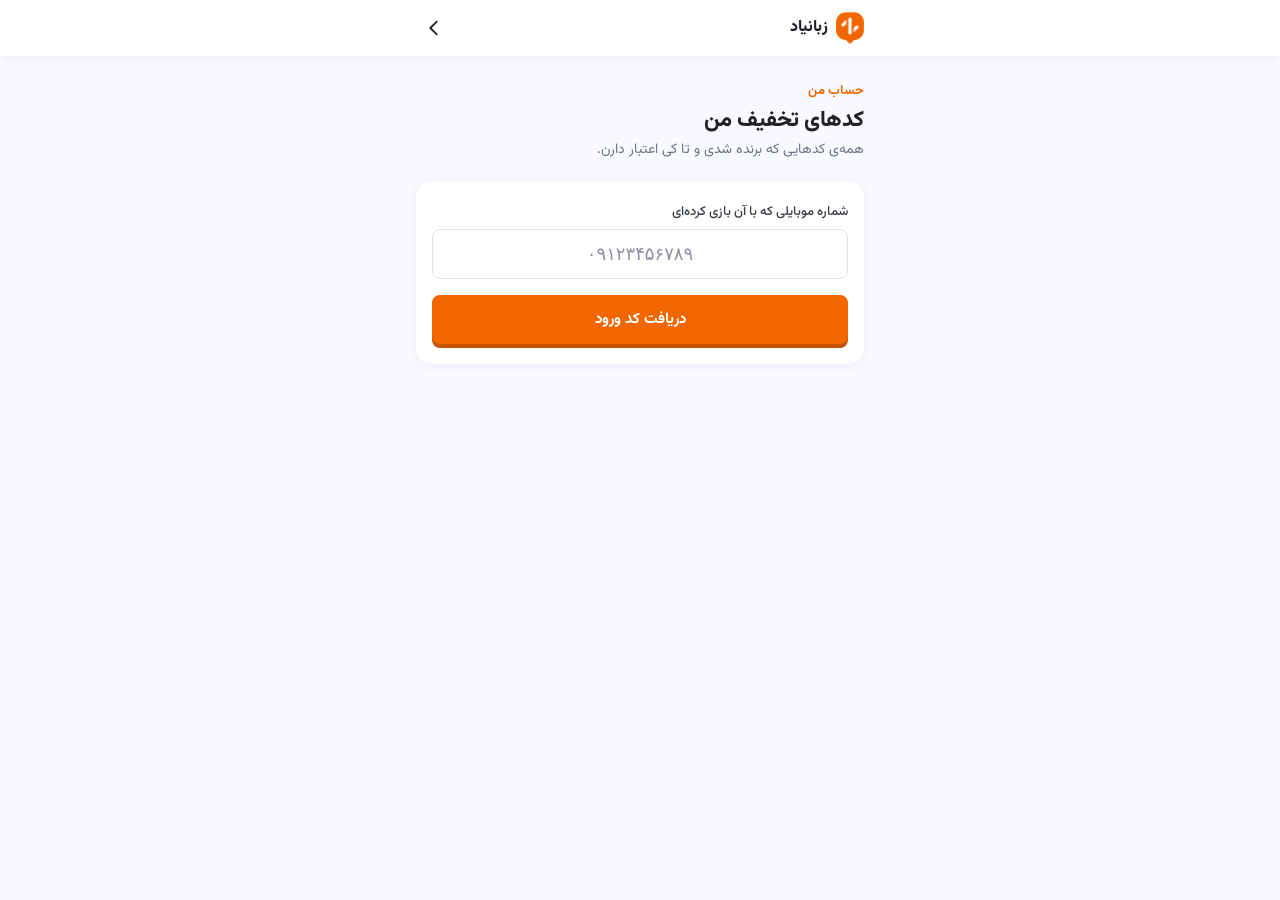
==== static/my.html @ ae3c46f3 "Real SMS through Kavenegar, out-of-chances invite prompt, «کدهای من» page - app/sms.py: Kavenegar Ve" ====
<!doctype html>
<html lang="fa" dir="rtl">
<head>
  <meta charset="utf-8">
  <meta name="viewport" content="width=device-width, initial-scale=1, viewport-fit=cover">
  <meta name="theme-color" content="#ffffff">
  <title>کدهای تخفیف من | زبانیاد</title>
  <link rel="icon" href="/static/img/logo-mark.png">
  <link rel="preload" href="/static/fonts/Vazirmatn.woff2" as="font" type="font/woff2" crossorigin>
  <link rel="stylesheet" href="/static/css/game.css">
</head>
<body>
  <header class="appbar">
    <div class="appbar-inner">
      <a class="brand" href="/"><img src="/static/img/logo-mark.png" alt="">زبانیاد</a>
      <a class="back" href="/" aria-label="بازی‌ها">
        <svg viewBox="0 0 24 24" fill="none" stroke="currentColor" stroke-width="2" stroke-linecap="round" stroke-linejoin="round"><path d="M15 5l-7 7 7 7"/></svg>
      </a>
    </div>
  </header>
  <main class="page">
    <div class="hero">
      <p class="eyebrow">حساب من</p>
      <h2>کدهای تخفیف من</h2>
      <p>همه‌ی کدهایی که برنده شدی و تا کی اعتبار دارن.</p>
    </div>
    <div id="my"></div>
  </main>
  <script src="/static/js/common.js"></script>
  <script src="/static/js/otp.js"></script>
  <script src="/static/js/my.js"></script>
</body>
</html>
---- static/css/game.css ----
/* Zabanyad design system (Figma "Zabanyad UI", Design System v0.08):
   brand #F26600 (darker #572401, lighter #FCE0CC, subtle #F7A366), states error #FF3B3B, warning #FFCC00,
   info #33357D, success #06C270, darks #1A1B21…#DEDEDE, lights #DDE5E9…#FEFEFF; UI font Vazir. */
@font-face {
  font-family: "Vazirmatn";
  src: url("/static/fonts/Vazirmatn.woff2") format("woff2");
  font-weight: 100 900;
  font-display: swap;
}

:root {
  --brand: #f26600;
  --brand-press: #c45200;
  --brand-darker: #572401;
  --brand-lighter: #fce0cc;
  --brand-subtle: #f7a366;
  --error: #ff3b3b;
  --warning: #ffcc00;
  --info: #33357d;
  --success: #06c270;
  --dark-1: #1a1b21;
  --dark-2: #212228;
  --dark-3: #3a4046;
  --dark-4: #6b7588;
  --dark-5: #8f90a6;
  --dark-6: #dedede;
  --light-1: #dde5e9;
  --light-2: #f0f1f7;
  --light-3: #f9faff;
  --light-4: #fafafc;
  --light-5: #fefeff;
  --radius: 8px;
  --radius-lg: 16px;
  --shadow: 0 2px 12px rgba(33, 34, 40, .06);
  --latin: "SF Pro Display", "SF UI Display", Roboto, "Segoe UI", system-ui, sans-serif;
}

* { box-sizing: border-box; }
html, body { margin: 0; }

body {
  font-family: "Vazirmatn", Tahoma, sans-serif;
  color: var(--dark-2);
  background: var(--light-3);
  min-height: 100vh;
  line-height: 1.7;
  font-size: 14px;
  -webkit-tap-highlight-color: transparent;
}

/* ---------------- app bar (as in the app: title on the right, back chevron on the left) */
.appbar {
  position: sticky; top: 0; z-index: 5;
  background: #fff;
  box-shadow: 0 2px 10px rgba(33, 34, 40, .07);
}
.appbar-inner {
  max-width: 480px; margin: 0 auto; height: 56px; padding: 0 16px;
  display: flex; align-items: center; justify-content: space-between; gap: 12px;
}
.appbar h1 { font-size: 16px; font-weight: 700; margin: 0; white-space: nowrap; overflow: hidden; text-overflow: ellipsis; }
.appbar .brand { display: flex; align-items: center; gap: 8px; text-decoration: none; color: var(--dark-2); font-weight: 800; font-size: 16px; }
.appbar .brand img { width: 28px; height: 32px; }
.appbar .back {
  width: 36px; height: 36px; display: grid; place-items: center; color: var(--dark-2);
  border-radius: 50%; text-decoration: none;
}
.appbar .back svg { width: 22px; height: 22px; }

.page { max-width: 480px; margin: 0 auto; padding: 20px 16px 40px; }

.hero { margin: 4px 0 18px; }
.hero h2 { font-size: 22px; font-weight: 800; margin: 0; line-height: 1.5; }
.hero p { color: var(--dark-4); margin: 2px 0 0; font-size: 14px; }
.hero .eyebrow { color: var(--brand); font-weight: 700; font-size: 13px; margin: 0 0 2px; }

.card {
  background: #fff;
  border-radius: var(--radius-lg);
  box-shadow: var(--shadow);
  padding: 20px 16px;
}

/* ---------------- inputs */
.field { display: flex; flex-direction: column; gap: 6px; margin-top: 18px; }
.field label { font-size: 13px; color: var(--dark-3); font-weight: 500; }
.input {
  font: inherit; font-family: var(--latin); font-size: 18px; letter-spacing: 1px;
  text-align: center; direction: ltr;
  height: 50px; padding: 0 14px;
  border: 1px solid var(--light-1); border-radius: var(--radius);
  outline: none; background: #fff; color: var(--dark-2); width: 100%;
  transition: border-color .15s, box-shadow .15s;
}
.input::placeholder { color: var(--dark-5); letter-spacing: 0; }
.input:focus { border-color: var(--brand); box-shadow: 0 0 0 3px var(--brand-lighter); }

/* ---------------- buttons (primary = orange with the darker "3D" bottom edge from the app) */
.btn {
  font: inherit; font-weight: 700; font-size: 15px;
  display: block; width: 100%; text-align: center; text-decoration: none;
  border: 0; border-radius: var(--radius);
  min-height: 48px; padding: 12px 16px; margin-top: 16px;
  cursor: pointer; color: #fff; background: var(--brand);
  box-shadow: 0 4px 0 var(--brand-press);
  transition: transform .08s, box-shadow .08s, opacity .2s;
}
.btn:active { transform: translateY(3px); box-shadow: 0 1px 0 var(--brand-press); }
.btn[disabled] { background: var(--light-2); color: var(--dark-5); box-shadow: 0 4px 0 var(--light-1); cursor: default; transform: none; }
.btn.outline { background: #fff; color: var(--brand); border: 1px solid var(--brand); box-shadow: none; }
.btn.outline:active { transform: none; background: var(--brand-lighter); }
.link {
  display: block; text-align: center; margin-top: 16px; color: var(--brand); font-weight: 700; font-size: 13px;
  text-decoration: underline; text-underline-offset: 4px; background: none; border: 0; font-family: inherit; cursor: pointer; width: 100%;
}

.error {
  margin-top: 14px; background: #ffeeee; color: #c41f1f; border-radius: var(--radius);
  padding: 10px 12px; font-size: 13px; border-inline-start: 3px solid var(--error);
}
.error a { color: inherit; font-weight: 700; }

.rules { font-size: 12px; color: var(--dark-4); text-align: center; margin-top: 18px; }
.closed { text-align: center; padding: 36px 10px; color: var(--dark-4); }
.hidden { display: none !important; }

/* ---------------- SMS code + notices */
.otp { margin-top: 16px; padding-top: 16px; border-top: 1px solid var(--light-2); }
.otp p { margin: 0 0 10px; font-size: 13px; color: var(--dark-3); }
.otp-input { letter-spacing: 10px; font-size: 24px; }
.otp-links { display: flex; justify-content: space-between; }
.otp-links .link { width: auto; margin-top: 12px; }
.link[disabled] { color: var(--dark-5); text-decoration: none; cursor: default; }
.notice {
  background: #fff8db; color: #7a5b00; border-radius: var(--radius); padding: 8px 12px;
  font-size: 12px; margin: 0 0 12px; border-inline-start: 3px solid var(--warning);
}
.sheet .notice { margin: 8px 0; }

/* ---------------- chances bar + invite */
.wallet {
  display: flex; align-items: center; justify-content: space-between; gap: 10px;
  background: #fff; border-radius: var(--radius-lg); box-shadow: var(--shadow);
  padding: 10px 12px 10px 10px; margin-bottom: 12px;
}
.wallet-count { display: flex; align-items: center; gap: 8px; font-size: 14px; color: var(--dark-3); }
.wallet-count b { color: var(--brand); font-size: 18px; }
.wallet-icon { width: 34px; height: 34px; border-radius: 10px; background: var(--brand-lighter); display: grid; place-items: center; }
.wallet-invite {
  text-decoration: none;
  font: inherit; font-weight: 700; font-size: 13px; border: 0; cursor: pointer; white-space: nowrap;
  background: var(--brand-lighter); color: var(--brand); border-radius: var(--radius); padding: 8px 12px;
}
.code-box b.link-text { font-size: 13px; letter-spacing: 0; overflow-wrap: anywhere; font-weight: 600; }
.sheet .btn { margin-top: 10px; }
.invite-cta { margin-top: 16px; padding: 12px; border-radius: 12px; background: var(--brand-lighter); }
.invite-cta p { margin: 0; color: var(--brand-darker); font-weight: 600; }
.sheet a.link { text-decoration: underline; }

/* ---------------- my codes */
.codes { display: flex; flex-direction: column; gap: 12px; }
.codes-title { font-size: 15px; color: var(--dark-4); margin: 22px 0 10px; }
.code-card { background: #fff; border-radius: var(--radius-lg); box-shadow: var(--shadow); padding: 16px; }
.code-card .code-box { margin: 10px 0 4px; }
.code-card .btn { margin-top: 12px; }
.code-card.expired { opacity: .55; box-shadow: none; border: 1px solid var(--light-1); }
.code-head { display: flex; justify-content: space-between; align-items: center; }
.code-head b { font-size: 18px; }
.code-badge { font-size: 12px; font-weight: 700; padding: 3px 10px; border-radius: 99px; background: var(--brand-lighter); color: var(--brand); }
.code-badge.hot { background: #ffe5e5; color: #c41f1f; }
.code-badge.off { background: var(--light-2); color: var(--dark-4); }
.code-meta { margin: 6px 0 0; font-size: 12px; color: var(--dark-4); }
.link.inline { display: inline; width: auto; margin: 0; font-size: 12px; }
.appbar .mycodes { margin-inline-start: auto; font-size: 13px; font-weight: 700; color: var(--brand); text-decoration: none;
  background: var(--brand-lighter); padding: 6px 10px; border-radius: var(--radius); }

/* ---------------- wheel */
.wheel-wrap { position: relative; width: min(320px, 100%); margin: 8px auto 4px; aspect-ratio: 1; }
.wheel-wrap svg.wheel { width: 100%; height: 100%; transition: transform 5.2s cubic-bezier(.12, .7, .08, 1); filter: drop-shadow(0 8px 18px rgba(242, 102, 0, .18)); }
.wheel-pointer {
  position: absolute; top: -4px; left: 50%; transform: translateX(-50%); z-index: 2;
  width: 34px; height: 40px;
}
.wheel-hub {
  position: absolute; top: 50%; left: 50%; transform: translate(-50%, -50%);
  width: 66px; height: 66px; border-radius: 50%; background: #fff;
  border: 4px solid var(--dark-2); display: grid; place-items: center;
  box-shadow: 0 4px 10px rgba(0, 0, 0, .18);
}
.wheel-hub img { width: 30px; height: 34px; }

/* ---------------- scratch card */
.scratch {
  position: relative; width: 100%; aspect-ratio: 16 / 10; border-radius: var(--radius-lg); overflow: hidden;
  background: var(--brand-lighter); display: grid; place-items: center; text-align: center; user-select: none;
}
.scratch .prize { font-size: 30px; font-weight: 900; color: var(--brand-darker); padding: 0 12px; line-height: 1.5; }
.scratch .prize small { display: block; font-size: 13px; font-weight: 500; color: var(--brand-darker); opacity: .75; }
.scratch canvas { position: absolute; inset: 0; width: 100%; height: 100%; touch-action: none; cursor: grab; }
.scratch-hint { text-align: center; color: var(--dark-4); font-size: 13px; margin: 12px 0 0; }

/* ---------------- quiz (layout of the app's placement test) */
.ladder { display: flex; flex-direction: column; gap: 8px; margin: 12px 0 4px; }
.ladder div {
  display: flex; justify-content: space-between; align-items: center; padding: 10px 12px;
  border-radius: var(--radius); background: var(--light-3); font-size: 13px; font-weight: 600;
}
.ladder b { color: var(--brand); }
.q-head { display: flex; justify-content: space-between; color: var(--dark-4); font-family: var(--latin); font-size: 15px; direction: ltr; }
.progress { height: 8px; background: var(--light-2); border-radius: 8px; overflow: hidden; margin: 8px 0 22px; }
.progress i { display: block; height: 100%; background: var(--brand); border-radius: 8px; transition: width .3s; }
.q-label { color: var(--dark-4); font-size: 13px; margin: 0 0 4px; }
.q-word { direction: ltr; text-align: left; font-family: var(--latin); font-size: 30px; font-weight: 700; margin: 0 0 20px; color: var(--dark-2); }
.options { display: flex; flex-direction: column; gap: 12px; }
.option {
  font: inherit; font-size: 15px; font-weight: 700; min-height: 50px; padding: 10px; border-radius: var(--radius);
  border: 1px solid var(--dark-3); background: #fff; cursor: pointer; color: var(--dark-2);
  transition: background .12s, color .12s;
}
.option.picked { background: var(--dark-3); color: #fff; }
.option:disabled { cursor: default; }
.timer-low { color: var(--error) !important; }

/* ---------------- result: bottom sheet like the app's "Daily Gift" */
.overlay {
  position: fixed; inset: 0; z-index: 10; background: rgba(26, 27, 33, .72);
  display: flex; align-items: flex-end; justify-content: center; animation: fade .25s;
}
.sheet {
  width: 100%; max-width: 480px; background: #fff; border-radius: 22px 22px 0 0;
  padding: 28px 20px calc(24px + env(safe-area-inset-bottom)); text-align: center;
  animation: up .35s cubic-bezier(.2, .9, .3, 1);
}
.sheet .big { font-size: 56px; line-height: 1.1; }
.sheet h2 { margin: 10px 0 4px; font-size: 20px; font-weight: 800; }
.sheet p { color: var(--dark-3); margin: 6px 0; font-size: 14px; }
.sheet .muted { color: var(--dark-4); font-size: 13px; }
.pill {
  display: inline-flex; gap: 8px; align-items: baseline; margin: 12px 0 4px; padding: 8px 22px;
  border-radius: 99px; background: var(--brand-lighter); color: var(--brand); font-weight: 800; font-size: 18px;
}
.code-box {
  direction: ltr; margin: 16px 0 6px; display: flex; align-items: center; gap: 8px;
  border: 1.5px dashed var(--brand); border-radius: 12px; padding: 8px 8px 8px 16px; background: #fff8f3;
}
.code-box b { flex: 1; text-align: left; font-family: var(--latin); font-size: 24px; letter-spacing: 3px; color: var(--dark-2); }
.code-box button {
  font: inherit; font-weight: 700; border: 0; background: var(--brand-lighter); color: var(--brand);
  border-radius: var(--radius); padding: 8px 14px; cursor: pointer;
}
.rows { display: flex; flex-direction: column; gap: 8px; margin: 16px 0 4px; text-align: right; }
.rows div { display: flex; justify-content: space-between; padding: 10px 14px; border-radius: var(--radius); background: var(--light-3); font-weight: 600; }
.rows b { color: var(--brand); }

.confetti { position: fixed; inset: 0; pointer-events: none; z-index: 11; }

/* ---------------- home: colored cards like the app's "Levels" row */
.game-list { display: flex; flex-direction: column; gap: 14px; }
.game-link {
  position: relative; overflow: hidden; display: block; text-decoration: none; color: #fff;
  border-radius: var(--radius-lg); padding: 20px 18px; min-height: 104px;
  background: linear-gradient(110deg, var(--brand-subtle), var(--brand));
  box-shadow: 0 8px 20px -10px rgba(242, 102, 0, .7);
}
.game-link.kind-quiz { background: linear-gradient(110deg, #3bd98f, var(--success)); box-shadow: 0 8px 20px -10px rgba(6, 194, 112, .7); }
.game-link.kind-scratch { background: linear-gradient(110deg, #5a5cb3, var(--info)); box-shadow: 0 8px 20px -10px rgba(51, 53, 125, .7); }
.game-link b { display: block; font-size: 19px; font-weight: 800; }
.game-link span { display: block; font-size: 13px; opacity: .92; max-width: 75%; }
.game-link .icon { position: absolute; left: 14px; bottom: -6px; font-size: 58px; opacity: .9; transform: rotate(-12deg); }

@keyframes fade { from { opacity: 0; } }
@keyframes up { from { transform: translateY(100%); } }

@media (prefers-reduced-motion: reduce) {
  .wheel-wrap svg.wheel { transition-duration: 1s; }
  .sheet, .overlay { animation: none; }
}
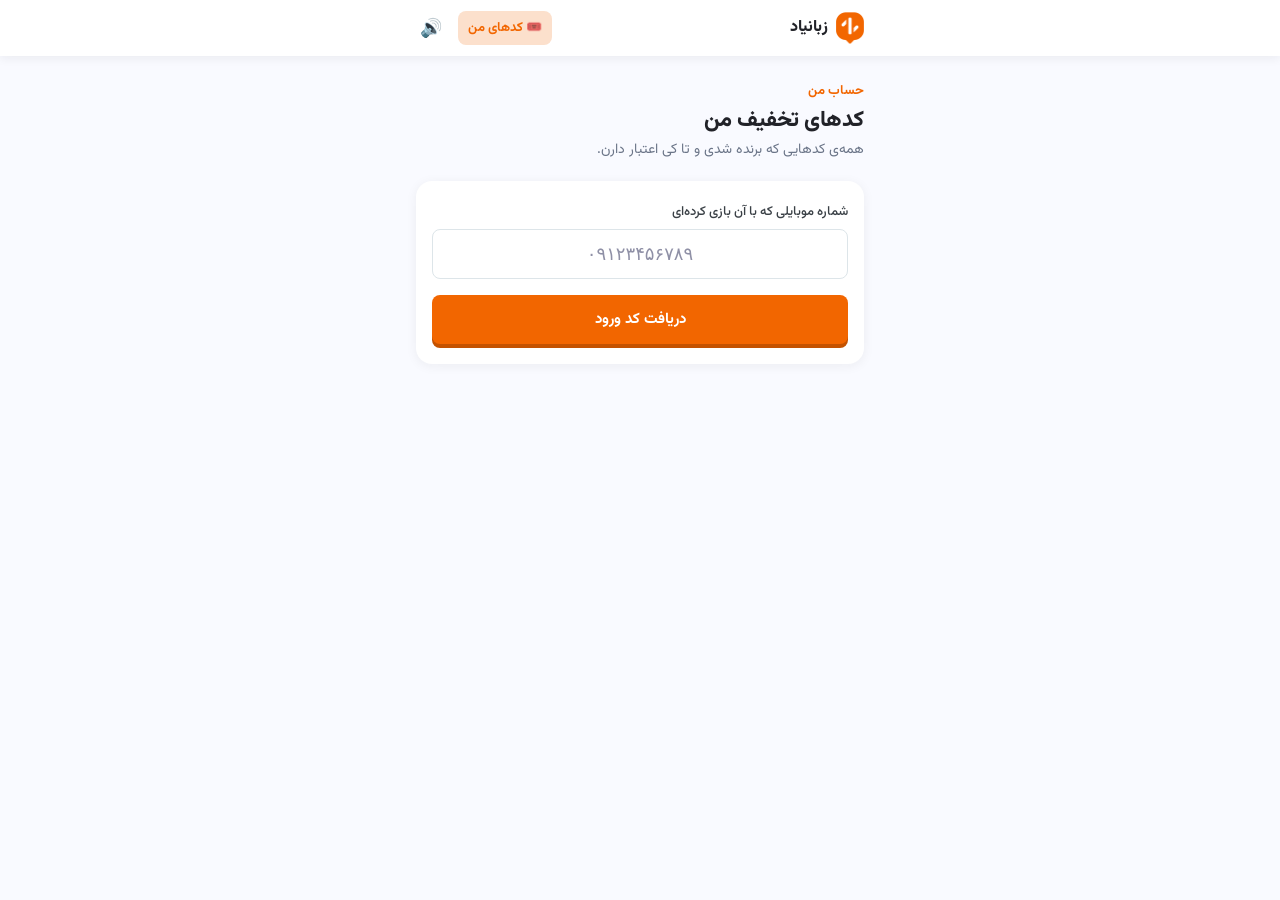
==== commit aa34cb6f: "Three new games, sound effects, signed-in header, code-entry link - New games: chest (pick 1 of 3), " ====
--- a/static/my.html
+++ b/static/my.html
@@ -12,10 +12,8 @@
 <body>
   <header class="appbar">
     <div class="appbar-inner">
-      <a class="brand" href="/"><img src="/static/img/logo-mark.png" alt="">زبانیاد</a>
-      <a class="back" href="/" aria-label="بازی‌ها">
-        <svg viewBox="0 0 24 24" fill="none" stroke="currentColor" stroke-width="2" stroke-linecap="round" stroke-linejoin="round"><path d="M15 5l-7 7 7 7"/></svg>
-      </a>
+      <a class="brand" href="/"><img src="/static/img/logo-mark.png" alt=""><span class="brand-text">زبانیاد</span></a>
+      <a class="mycodes" href="/my">🎟️ کدهای من</a>
     </div>
   </header>
   <main class="page">
@@ -27,6 +25,7 @@
     <div id="my"></div>
   </main>
   <script src="/static/js/common.js"></script>
+  <script src="/static/js/sound.js"></script>
   <script src="/static/js/otp.js"></script>
   <script src="/static/js/my.js"></script>
 </body>
--- a/static/css/game.css
+++ b/static/css/game.css
@@ -61,6 +61,17 @@
 .appbar h1 { font-size: 16px; font-weight: 700; margin: 0; white-space: nowrap; overflow: hidden; text-overflow: ellipsis; }
 .appbar .brand { display: flex; align-items: center; gap: 8px; text-decoration: none; color: var(--dark-2); font-weight: 800; font-size: 16px; }
 .appbar .brand img { width: 28px; height: 32px; }
+.appbar .acct { display: flex; align-items: center; gap: 6px; font-size: 12px; color: var(--dark-3); }
+.appbar .acct-mobile { font-weight: 600; letter-spacing: .3px; }
+.appbar .acct-out {
+  font: inherit; font-size: 11px; font-weight: 700; border: 1px solid var(--light-1); background: #fff; color: var(--dark-4);
+  border-radius: 99px; padding: 2px 9px; cursor: pointer;
+}
+.appbar .mute { border: 0; background: none; font-size: 18px; cursor: pointer; padding: 4px; line-height: 1; }
+@media (max-width: 440px) {
+  .appbar.signed-in .brand-text { display: none; }
+  .appbar .mycodes { padding: 6px 8px; }
+}
 .appbar .back {
   width: 36px; height: 36px; display: grid; place-items: center; color: var(--dark-2);
   border-radius: 50%; text-decoration: none;
@@ -174,6 +185,85 @@
 .appbar .mycodes { margin-inline-start: auto; font-size: 13px; font-weight: 700; color: var(--brand); text-decoration: none;
   background: var(--brand-lighter); padding: 6px 10px; border-radius: var(--radius); }
 
+/* ---------------- chest (pick one of three) */
+.chests { display: grid; grid-template-columns: repeat(3, 1fr); gap: 10px; margin: 6px 0 4px; }
+.chest {
+  position: relative; aspect-ratio: 1 / 1.05; border: 0; background: none; cursor: pointer; padding: 0;
+  transition: transform .15s;
+}
+.chest:hover { transform: translateY(-3px); }
+.chest-body {
+  position: absolute; inset: 42% 4% 4% 4%; border-radius: 10px 10px 14px 14px;
+  background: linear-gradient(180deg, #f7a366, #f26600); box-shadow: inset 0 -6px 0 #c45200, 0 8px 14px -8px rgba(242,102,0,.7);
+}
+.chest-lid {
+  position: absolute; inset: 14% 2% 54% 2%; border-radius: 40% 40% 8px 8px / 60% 60% 8px 8px;
+  background: linear-gradient(180deg, #ff9a4d, #f26600); box-shadow: inset 0 -5px 0 #c45200;
+  transform-origin: 50% 100%; transition: transform .45s cubic-bezier(.3,1.6,.5,1); z-index: 2;
+}
+.chest-lock {
+  position: absolute; left: 50%; top: 44%; width: 18%; aspect-ratio: 1; transform: translate(-50%, -50%);
+  background: #ffcc00; border-radius: 6px; box-shadow: 0 2px 0 #b38f00; z-index: 3; transition: opacity .2s;
+}
+.chest-prize {
+  position: absolute; left: 50%; top: 58%; transform: translate(-50%, -50%) scale(.4); opacity: 0;
+  font-weight: 900; font-size: 22px; color: #fff; text-shadow: 0 2px 0 rgba(87,36,1,.35);
+  transition: transform .4s cubic-bezier(.2,1.6,.4,1), opacity .3s; z-index: 4; white-space: nowrap;
+}
+.chest.open .chest-lid { transform: rotate(-24deg) translate(-6%, -34%); }
+.chest.open .chest-lock { opacity: 0; }
+.chest.open .chest-prize { opacity: 1; transform: translate(-50%, -78%) scale(1); }
+.chest.chosen .chest-prize { font-size: 26px; color: #ffcc00; }
+.chest.dim { opacity: .45; filter: grayscale(.4); }
+.chest.shake { animation: shake .12s linear 5; }
+@keyframes shake { 0%,100% { transform: rotate(0); } 25% { transform: rotate(-5deg); } 75% { transform: rotate(5deg); } }
+
+/* ---------------- slot machine */
+.slot-machine {
+  background: linear-gradient(180deg, #33357d, #212228); border-radius: 18px; padding: 14px 14px 18px;
+  box-shadow: inset 0 0 0 4px #f26600, 0 10px 24px -12px rgba(33,34,40,.8); position: relative;
+}
+.slot-top { text-align: center; color: #ffcc00; font-weight: 800; margin-bottom: 10px; }
+.reels { display: grid; grid-template-columns: repeat(3, 1fr); gap: 8px; }
+.reel { height: 84px; overflow: hidden; background: #fff; border-radius: 10px; box-shadow: inset 0 6px 10px -6px rgba(0,0,0,.4), inset 0 -6px 10px -6px rgba(0,0,0,.4); }
+.strip { will-change: transform; }
+.sym { height: 84px; display: grid; place-items: center; font-size: 26px; font-weight: 900; color: var(--c, #f26600); }
+.slot-line { position: absolute; left: 10px; right: 10px; top: calc(50% + 14px); height: 2px; background: rgba(255,204,0,.6); pointer-events: none; }
+.slot-machine.win { animation: glow .35s ease-in-out 2; }
+@keyframes glow { 50% { box-shadow: inset 0 0 0 4px #ffcc00, 0 0 30px 6px rgba(255,204,0,.7); } }
+
+/* ---------------- hidden word */
+.whint { display: flex; flex-direction: column; align-items: center; gap: 0; margin-bottom: 10px;
+  background: var(--brand-lighter); border-radius: 12px; padding: 10px; }
+.whint span { font-size: 12px; color: var(--brand-darker); }
+.whint b { font-size: 24px; color: var(--brand-darker); }
+.whint small { color: var(--brand-darker); opacity: .7; }
+.wgrid { direction: ltr; display: grid; grid-template-columns: repeat(var(--cols), 1fr); gap: 6px; max-width: calc(var(--cols) * 46px); margin: 0 auto; }
+.wtile {
+  aspect-ratio: 1; display: grid; place-items: center; border: 2px solid var(--light-1); border-radius: 8px;
+  font-family: var(--latin); font-weight: 800; font-size: 21px; color: var(--dark-2); background: #fff;
+}
+.wtile.filled { border-color: var(--dark-4); animation: pop .12s; }
+.wtile.flip { animation: flip .45s ease; color: #fff; border-color: transparent; }
+.wtile.correct, .wkey.correct { background: var(--success); color: #fff; }
+.wtile.present, .wkey.present { background: var(--warning); color: var(--dark-2); }
+.wtile.absent, .wkey.absent { background: var(--dark-4); color: #fff; }
+.wgrid.nudge { animation: shake .1s linear 3; }
+@keyframes flip { 0% { transform: rotateX(0); } 50% { transform: rotateX(90deg); } 100% { transform: rotateX(0); } }
+.whint-msg { text-align: center; min-height: 22px; font-size: 13px; color: var(--dark-4); margin: 8px 0; }
+.wkeys { direction: ltr; display: flex; flex-direction: column; gap: 6px; }
+.wrow { display: flex; justify-content: center; gap: 4px; }
+.wkey {
+  font-family: var(--latin); font-weight: 700; font-size: 14px; flex: 1; max-width: 36px; height: 46px; border: 0;
+  border-radius: 6px; background: var(--light-2); color: var(--dark-2); cursor: pointer; padding: 0;
+}
+.wkey.wide { max-width: 60px; flex: 1.6; font-family: inherit; font-size: 12px; background: var(--brand-lighter); color: var(--brand); }
+.wkey:active { transform: scale(.95); }
+.latin { font-family: var(--latin); letter-spacing: 2px; }
+.game-link.kind-chest { background: linear-gradient(110deg, #ffd24d, #f7a366); box-shadow: 0 8px 20px -10px rgba(247,163,102,.8); }
+.game-link.kind-slot { background: linear-gradient(110deg, #3a4046, #212228); box-shadow: 0 8px 20px -10px rgba(33,34,40,.8); }
+.game-link.kind-wordle { background: linear-gradient(110deg, #f7a366, #572401); box-shadow: 0 8px 20px -10px rgba(87,36,1,.7); }
+
 /* ---------------- wheel */
 .wheel-wrap { position: relative; width: min(320px, 100%); margin: 8px auto 4px; aspect-ratio: 1; }
 .wheel-wrap svg.wheel { width: 100%; height: 100%; transition: transform 5.2s cubic-bezier(.12, .7, .08, 1); filter: drop-shadow(0 8px 18px rgba(242, 102, 0, .18)); }
@@ -270,6 +360,7 @@
 
 @keyframes fade { from { opacity: 0; } }
 @keyframes up { from { transform: translateY(100%); } }
+@keyframes pop { 50% { transform: scale(1.08); } }
 
 @media (prefers-reduced-motion: reduce) {
   .wheel-wrap svg.wheel { transition-duration: 1s; }
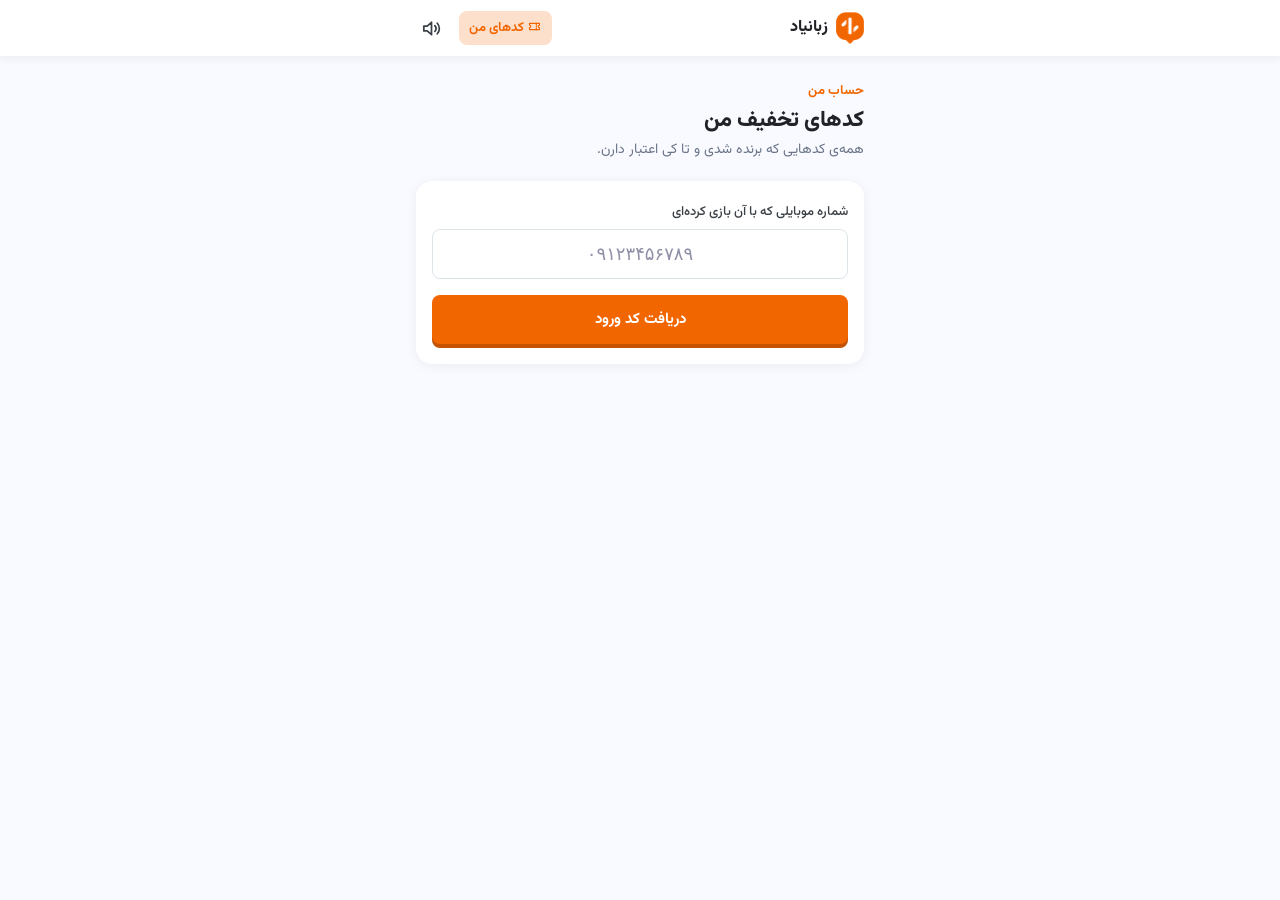
==== commit 7f5b3ed3: "Drawn pictures instead of emoji Game cards, result sheets, the vault medals, the chances bar and the" ====
--- a/static/my.html
+++ b/static/my.html
@@ -13,7 +13,7 @@
   <header class="appbar">
     <div class="appbar-inner">
       <a class="brand" href="/"><img src="/static/img/logo-mark.png" alt=""><span class="brand-text">زبانیاد</span></a>
-      <a class="mycodes" href="/my">🎟️ کدهای من</a>
+      <a class="mycodes" href="/my"><span class="ico" aria-hidden="true"><svg viewBox="0 0 24 24" fill="none" stroke="currentColor" stroke-width="1.8" stroke-linecap="round" stroke-linejoin="round"><path d="M4 7h16v3a2 2 0 0 0 0 4v3H4v-3a2 2 0 0 0 0-4Z"/><path d="M15 7v10" stroke-dasharray="2 2"/></svg></span> کدهای من</a>
     </div>
   </header>
   <main class="page">
--- a/static/css/game.css
+++ b/static/css/game.css
@@ -366,3 +366,191 @@
   .wheel-wrap svg.wheel { transition-duration: 1s; }
   .sheet, .overlay { animation: none; }
 }
+
+/* ================= Black Friday vault (kind=vault): dark page, gold accents ================= */
+.theme-bf {
+  --gold: #ffc53d; --gold-press: #b8860b; --gold-soft: rgba(255, 197, 61, .14);
+  --bf-bg: #0c0c11; --bf-card: #17171f; --bf-line: #2a2a35; --bf-text: #f4f1e8; --bf-muted: #a19d92;
+  --brand: var(--gold); --brand-press: var(--gold-press); --brand-lighter: var(--gold-soft);
+  background: radial-gradient(120% 60% at 50% -10%, #2b2210 0%, var(--bf-bg) 55%) fixed, var(--bf-bg);
+  color: var(--bf-text);
+}
+.theme-bf .appbar { background: rgba(12, 12, 17, .92); box-shadow: 0 1px 0 var(--bf-line); backdrop-filter: blur(8px); }
+.theme-bf .appbar .brand, .theme-bf .appbar .acct { color: var(--bf-text); }
+.theme-bf .appbar .acct-out { background: transparent; border-color: var(--bf-line); color: var(--bf-muted); }
+.theme-bf .appbar .mycodes { color: var(--gold); background: var(--gold-soft); }
+.theme-bf .hero .eyebrow { color: var(--gold); letter-spacing: 1px; }
+.theme-bf .hero h2 { color: #fff; }
+.theme-bf .hero p, .theme-bf .rules { color: var(--bf-muted); }
+.theme-bf .card, .theme-bf .wallet { background: var(--bf-card); box-shadow: 0 0 0 1px var(--bf-line), 0 20px 40px -24px #000; }
+.theme-bf .wallet-count { color: var(--bf-text); }
+.theme-bf .field label, .theme-bf .otp p { color: var(--bf-muted); }
+.theme-bf .input { background: #0f0f15; border-color: var(--bf-line); color: #fff; }
+.theme-bf .input:focus { border-color: var(--gold); box-shadow: 0 0 0 3px var(--gold-soft); }
+.theme-bf .otp { border-top-color: var(--bf-line); }
+.theme-bf .btn { color: #1a1300; background: linear-gradient(180deg, #ffd66b, var(--gold)); }
+.theme-bf .btn[disabled] { background: #2a2a35; color: #6d6a62; box-shadow: 0 4px 0 #1d1d26; }
+.theme-bf .btn.outline { background: transparent; color: var(--gold); border-color: var(--gold); }
+.theme-bf .closed { color: var(--bf-muted); }
+.theme-bf .notice { background: #2b2410; color: #f3d98a; }
+.theme-bf .sheet { background: var(--bf-card); color: var(--bf-text); box-shadow: 0 -1px 0 var(--bf-line); }
+.theme-bf .sheet p { color: #d8d4c8; }
+.theme-bf .sheet .muted { color: var(--bf-muted); }
+.theme-bf .code-box { background: #0f0f15; border-color: var(--gold); }
+.theme-bf .code-box b { color: #fff; }
+.theme-bf .invite-cta p { color: var(--gold); }
+.theme-bf .error { background: #3a1517; color: #ffb3b3; }
+
+/* event strip: countdown + golden hour + limited prizes */
+.bf-strip { display: flex; flex-direction: column; gap: 8px; margin-bottom: 14px; }
+.bf-count {
+  display: flex; align-items: center; justify-content: space-between; gap: 8px;
+  background: linear-gradient(90deg, #241c0a, #15151c); border: 1px solid #3a2f12; border-radius: 12px; padding: 10px 12px;
+}
+.bf-count span { font-size: 12px; color: var(--bf-muted); }
+.bf-count .ltr-time { direction: ltr; unicode-bidi: isolate; font-family: var(--latin); }
+.bf-count b { font-size: 17px; color: var(--gold); letter-spacing: 1px; font-variant-numeric: tabular-nums; }
+.bf-badges { display: flex; flex-wrap: wrap; gap: 6px; }
+.bf-badge { font-size: 12px; font-weight: 700; padding: 4px 10px; border-radius: 99px; background: var(--gold-soft); color: var(--gold); }
+.bf-badge.hot { background: #ff3b3b; color: #fff; animation: pulse 1.4s ease-in-out infinite; }
+.bf-badge.off { background: #22222c; color: var(--bf-muted); }
+@keyframes pulse { 50% { box-shadow: 0 0 0 6px rgba(255, 59, 59, 0); transform: scale(1.04); } 0% { box-shadow: 0 0 0 0 rgba(255, 59, 59, .6); } }
+
+/* three vault tiers */
+.bf-tiers { display: grid; grid-template-columns: repeat(3, 1fr); gap: 8px; margin: 4px 0; }
+.bf-tier { border-radius: 12px; padding: 12px 6px 10px; text-align: center; background: #101016; border: 1px solid var(--bf-line); }
+.bf-tier i { display: block; font-style: normal; font-size: 26px; line-height: 1.2; }
+.bf-tier b { display: block; font-size: 14px; margin-top: 2px; }
+.bf-tier small { display: block; font-size: 11px; color: var(--bf-muted); line-height: 1.6; }
+.bf-tier em { display: block; font-style: normal; font-weight: 800; font-size: 13px; margin-top: 4px; }
+.bf-tier.t3 { border-color: #6b5214; background: linear-gradient(180deg, #2a2110, #101016); }
+.bf-tier.t3 b, .bf-tier.t3 em { color: var(--gold); }
+.bf-tier.t2 b, .bf-tier.t2 em { color: #d9dde3; }
+.bf-tier.t1 b, .bf-tier.t1 em { color: #e09a5a; }
+.bf-intro { margin: 0 0 10px; color: var(--bf-muted); font-size: 13px; }
+
+/* live winners */
+.bf-ticker { margin-top: 14px; overflow: hidden; border-radius: 10px; background: #101016; border: 1px solid var(--bf-line); height: 36px; position: relative; }
+.bf-ticker-track { display: flex; gap: 28px; white-space: nowrap; position: absolute; top: 0; right: 0; height: 36px; align-items: center;
+  padding-inline: 12px; animation: ticker var(--dur, 30s) linear infinite; font-size: 12px; color: var(--bf-muted); }
+.bf-ticker-track b { color: var(--gold); }
+.bf-ticker-track .m { font-family: var(--latin); direction: ltr; unicode-bidi: isolate; color: #ddd; }
+@keyframes ticker { from { transform: translateX(-100%); } to { transform: translateX(100%); } }
+
+/* the vault door */
+.vault {
+  --v: var(--gold); position: relative; width: min(190px, 60%); aspect-ratio: 1; margin: 2px auto 14px;
+  border-radius: 22px; background: linear-gradient(145deg, #3b3b46, #1b1b22); box-shadow: inset 0 0 0 6px #2c2c36, 0 18px 30px -16px #000;
+  display: grid; place-items: center; perspective: 600px;
+}
+.vault::before { content: ""; position: absolute; inset: 12px; border-radius: 16px; border: 2px solid rgba(255,255,255,.06); }
+.vault-door {
+  position: absolute; inset: 14px; border-radius: 14px; display: grid; place-items: center;
+  background: linear-gradient(145deg, #4a4a57, #26262f); box-shadow: inset 0 0 0 3px rgba(255,255,255,.05), 0 6px 14px rgba(0,0,0,.5);
+  transform-origin: 0% 50%; transition: transform 1s cubic-bezier(.5,0,.2,1); z-index: 2;
+}
+.vault-dial {
+  width: 58%; aspect-ratio: 1; border-radius: 50%; position: relative;
+  background: radial-gradient(circle, #2a2a33 30%, #50505e 31%, #3a3a46 60%, #23232b 61%);
+  box-shadow: 0 0 0 4px var(--v), 0 0 18px -2px var(--v); transition: transform .5s cubic-bezier(.3,1.4,.5,1);
+}
+.vault-dial::after { content: ""; position: absolute; left: 50%; top: 6%; width: 6%; height: 22%; transform: translateX(-50%); border-radius: 3px; background: var(--v); }
+.vault-prize { position: absolute; inset: 0; display: grid; place-items: center; text-align: center; font-weight: 900; font-size: 24px; color: var(--v); z-index: 1; line-height: 1.3; }
+.vault-prize small { display: block; font-size: 11px; color: var(--bf-muted); font-weight: 600; }
+.vault.t3 { --v: #ffc53d; } .vault.t2 { --v: #d9dde3; } .vault.t1 { --v: #e09a5a; }
+.vault.shake { animation: shake .1s linear 6; }
+.vault.open .vault-door { transform: rotateY(-105deg); }
+.vault.open { box-shadow: inset 0 0 0 6px #2c2c36, 0 0 50px -6px var(--v); }
+
+/* code grid + keypad */
+.vgrid { direction: ltr; display: grid; grid-template-columns: repeat(4, 1fr); gap: 7px; max-width: 232px; margin: 0 auto; }
+.vtile {
+  aspect-ratio: 1; display: grid; place-items: center; border-radius: 10px; font-family: var(--latin);
+  font-size: 24px; font-weight: 800; background: #0f0f15; border: 2px solid var(--bf-line); color: #fff;
+}
+.vtile.filled { border-color: #6b6875; animation: pop .12s; }
+.vtile.flip { animation: flip .45s ease; border-color: transparent; }
+.vtile.correct { background: var(--success); }
+.vtile.present { background: var(--gold); color: #1a1300; }
+.vtile.absent { background: #34343f; color: #9a98a3; }
+.vgrid.nudge { animation: shake .1s linear 3; }
+.vmsg { text-align: center; min-height: 22px; font-size: 13px; color: var(--bf-muted); margin: 8px 0; }
+.vkeys { direction: ltr; display: grid; grid-template-columns: repeat(5, 1fr); gap: 6px; max-width: 320px; margin: 0 auto; }
+.vkey {
+  font-family: var(--latin); font-weight: 800; font-size: 20px; height: 48px; border: 0; border-radius: 10px;
+  background: #24242e; color: #fff; cursor: pointer; box-shadow: 0 3px 0 #15151b;
+}
+.vkey:active { transform: translateY(2px); box-shadow: 0 1px 0 #15151b; }
+.vkey.correct { background: var(--success); } .vkey.present { background: var(--gold); color: #1a1300; } .vkey.absent { background: #1a1a21; color: #55535c; }
+.vkey.wide { grid-column: span 2; font-family: inherit; font-size: 15px; background: var(--gold); color: #1a1300; box-shadow: 0 3px 0 var(--gold-press); }
+.vkey.back { grid-column: span 3; font-family: inherit; font-size: 15px; }
+.vhead { display: flex; justify-content: space-between; align-items: center; margin-bottom: 4px; font-size: 12px; color: var(--bf-muted); }
+.vhead b { color: var(--gold); }
+
+/* teaser before the start */
+.bf-teaser { text-align: center; padding: 8px 0 4px; }
+.bf-teaser .big { font-size: 64px; line-height: 1.1; }
+.bf-teaser h3 { margin: 8px 0 2px; font-size: 18px; color: var(--dark-2); }
+.theme-bf .bf-teaser h3 { color: #fff; }
+.bf-teaser p { color: var(--bf-muted, var(--dark-4)); margin: 4px 0 14px; }
+.bf-clock { direction: ltr; display: flex; justify-content: center; gap: 8px; }
+.bf-clock div { min-width: 62px; background: #101016; border: 1px solid #3a2f12; border-radius: 12px; padding: 8px 4px; }
+.bf-clock b { display: block; font-family: var(--latin); font-size: 26px; color: var(--gold); font-variant-numeric: tabular-nums; }
+.bf-clock small { display: block; font-size: 11px; color: var(--bf-muted); }
+
+/* home card */
+.game-link.kind-vault, .game-link.bf-card {
+  background: radial-gradient(120% 140% at 0% 100%, #3d2f0c 0%, #121218 60%); color: #fff;
+  box-shadow: 0 0 0 1px #4a3a12, 0 10px 26px -12px rgba(255, 197, 61, .45);
+}
+.game-link.kind-vault b, .game-link.bf-card b { color: #ffc53d; }
+.game-link .soon { display: inline-block; margin-top: 8px; font-size: 12px; font-weight: 700; padding: 3px 10px; border-radius: 99px;
+  background: rgba(255, 197, 61, .16); color: #ffc53d; max-width: none; }
+.game-link .tag { position: absolute; top: 12px; left: 12px; font-size: 10px; font-weight: 800; letter-spacing: 1px;
+  background: #ff3b3b; color: #fff; border-radius: 6px; padding: 2px 8px; max-width: none; opacity: 1; }
+@media (prefers-reduced-motion: reduce) {
+  .bf-ticker-track { animation: none; position: static; }
+  .vault-door { transition-duration: .2s; }
+}
+
+/* Black Friday wheel, winners board, focus banner, campaign result */
+.theme-bf .wheel-hub { background: #17171f; border-color: #ffc53d; }
+.theme-bf .wheel-wrap svg.wheel { filter: drop-shadow(0 8px 24px rgba(255, 197, 61, .25)); }
+.spins-line { text-align: center; color: var(--dark-4); font-size: 13px; margin: 10px 0 0; }
+.theme-bf .spins-line { color: var(--bf-muted); }
+.store-row { display: flex; flex-wrap: wrap; gap: 8px; margin-top: 8px; }
+.store-row .btn { flex: 1 1 30%; margin-top: 0; min-height: 42px; padding: 8px; font-size: 13px; }
+.error .store-row a { font-weight: 700; }
+.jackpot { margin-top: 16px; background: #fff; border-radius: var(--radius-lg); box-shadow: var(--shadow); padding: 14px 16px; }
+.jackpot h3 { margin: 0 0 8px; font-size: 15px; color: var(--dark-2); }
+.jackpot p { margin: 0; color: var(--dark-4); font-size: 13px; }
+.jackpot ol { list-style: none; margin: 0; padding: 0; display: flex; flex-direction: column; gap: 6px; }
+.jackpot li { display: flex; align-items: center; gap: 10px; padding: 8px 10px; border-radius: 10px; background: #fff7df; font-size: 13px; }
+.jackpot li .m { font-family: var(--latin); direction: ltr; unicode-bidi: isolate; font-weight: 700; color: #7a5b00; }
+.jackpot li small { margin-inline-start: auto; color: var(--dark-4); font-size: 11px; }
+.theme-bf .jackpot { background: var(--bf-card); box-shadow: 0 0 0 1px #4a3a12, 0 20px 40px -24px #000; }
+.theme-bf .jackpot h3 { color: var(--gold); }
+.theme-bf .jackpot p, .theme-bf .jackpot li small { color: var(--bf-muted); }
+.theme-bf .jackpot li { background: #211b0c; color: var(--bf-text); }
+.theme-bf .jackpot li .m { color: var(--gold); }
+.focus-banner { display: block; text-align: center; text-decoration: none; font-weight: 800; margin-bottom: 14px;
+  background: #121218; color: #ffc53d; border-radius: 12px; padding: 12px; box-shadow: 0 0 0 1px #4a3a12; }
+.code-card.best { box-shadow: 0 0 0 2px var(--brand), var(--shadow); }
+.best-tag { font-size: 11px; font-weight: 800; color: #fff; background: var(--brand); border-radius: 99px; padding: 2px 8px; margin-inline-start: 8px; vertical-align: middle; }
+
+/* drawn illustrations and line icons (instead of emoji) */
+.ico { display: inline-flex; width: 1.15em; height: 1.15em; vertical-align: -0.2em; }
+.ico svg { width: 100%; height: 100%; }
+.art-big { display: block; width: 104px; height: 104px; margin: 0 auto; }
+.bf-teaser .art-big { width: 120px; height: 120px; }
+.wallet-icon .wallet-art { width: 26px; height: 26px; }
+.tier-art { display: block; width: 40px; height: 40px; margin: 0 auto 2px; }
+.pill-art { width: 26px; height: 26px; align-self: center; }
+.pill { align-items: center; }
+.game-link img.icon { position: absolute; left: 10px; bottom: 8px; width: 84px; height: 84px; transform: rotate(-8deg);
+  filter: drop-shadow(0 6px 10px rgba(0, 0, 0, .18)); opacity: 1; }
+.appbar .mute { color: var(--dark-3); display: inline-flex; font-size: 20px; }
+.theme-bf .appbar .mute { color: var(--bf-text); }
+.wallet-invite .ico, .btn .ico { margin-inline-end: 2px; }
+.jackpot h3 .ico { color: #e0a800; }
+.theme-bf .jackpot h3 .ico { color: var(--gold); }
